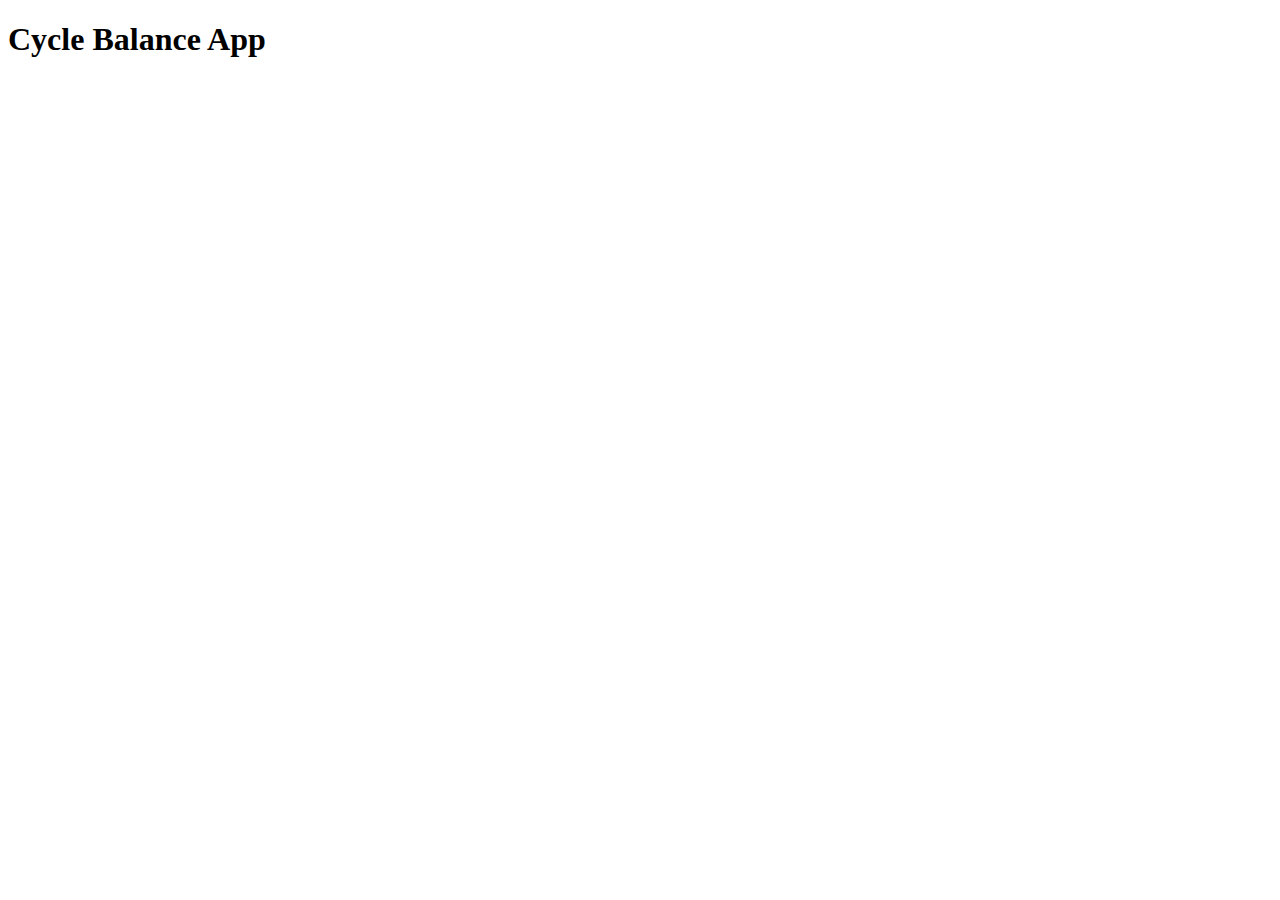
==== index.html @ 282382ba "initialize project" ====
<!DOCTYPE html>
<html lang="en">
  <head>
    <meta charset="UTF-8" />
    <meta name="viewport" content="width=device-width, initial-scale=1.0" />
    <title>Document</title>
  </head>
  <body>
    <h1>Cycle Balance App</h1>
  </body>
</html>
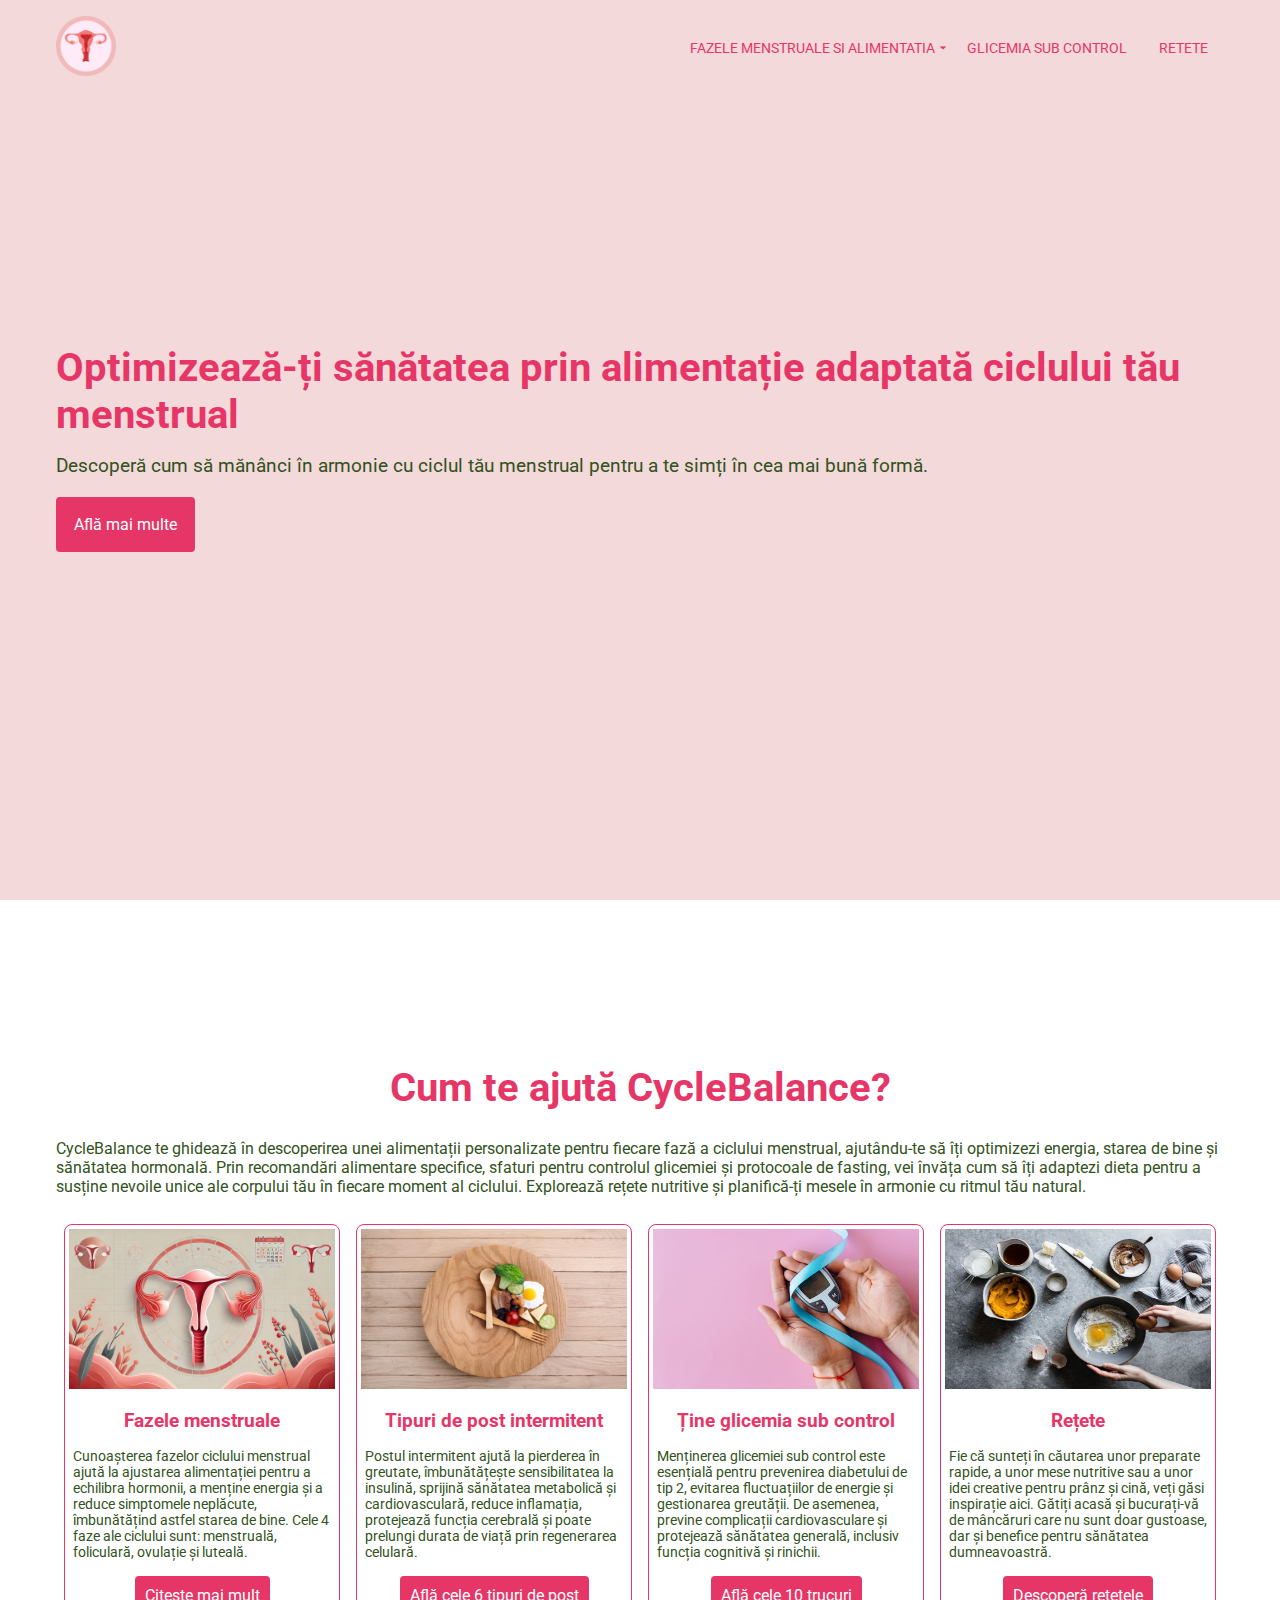
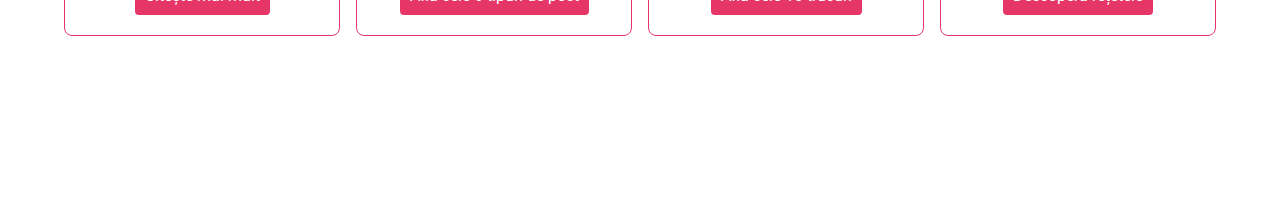
==== commit 53417197: "added website home page" ====
--- a/index.html
+++ b/index.html
@@ -3,9 +3,147 @@
   <head>
     <meta charset="UTF-8" />
     <meta name="viewport" content="width=device-width, initial-scale=1.0" />
-    <title>Document</title>
+    <title>Cycle Balance</title>
+    <link rel="preconnect" href="https://fonts.googleapis.com" />
+    <link rel="preconnect" href="https://fonts.gstatic.com" crossorigin />
+    <link
+      href="https://fonts.googleapis.com/css2?family=Roboto:ital,wght@0,100;0,400;0,700;1,400;1,700&display=swap"
+      rel="stylesheet"
+    />
+    <link
+      rel="stylesheet"
+      href="https://fonts.googleapis.com/css2?family=Material+Symbols+Outlined:opsz,wght,FILL,GRAD@20..48,100..700,0..1,-50..200"
+    />
+    <link rel="stylesheet" href="./css/main.css" />
+    <link rel="stylesheet" href="./css/home.css" />
   </head>
   <body>
-    <h1>Cycle Balance App</h1>
+    <header>
+      <nav>
+        <div class="container">
+          <a href="#" class="logo-link"><img src="./img/logo.png" alt="" /></a>
+          <div class="menu-icon-container">
+            <span class="material-symbols-outlined menu-icon"> menu </span>
+            <input type="checkbox" />
+            <ul>
+              <li class="menstrual-phases">
+                <a href="./pages/cycle.html" class="cycle-link"
+                  >Fazele menstruale si alimentatia<span
+                    class="material-symbols-outlined arrow-down-icon"
+                  >
+                    arrow_drop_down
+                  </span></a
+                >
+                <div class="submenu">
+                  <a href="./pages/cycle.html">Fazele menstruale</a>
+                  <a href="./pages/fasting.html">Postul intermitent</a>
+                </div>
+              </li>
+              <li class="glucose-link">
+                <a href="./pages/glucose.html">Glicemia sub control</a>
+              </li>
+              <li><a href="./pages/recipes.html">Retete</a></li>
+            </ul>
+          </div>
+        </div>
+      </nav>
+    </header>
+    <main>
+      <section class="welcome">
+        <div class="container">
+          <h1>
+            Optimizează-ți sănătatea prin alimentație adaptată ciclului tău
+            menstrual
+          </h1>
+          <p>
+            Descoperă cum să mănânci în armonie cu ciclul tău menstrual pentru a
+            te simți în cea mai bună formă.
+          </p>
+          <a href="pages/cycle.html">Află mai multe</a>
+        </div>
+      </section>
+
+      <section class="about">
+        <div class="container">
+          <h1>Cum te ajută CycleBalance?</h1>
+          <p class="app-description">
+            CycleBalance te ghidează în descoperirea unei alimentații
+            personalizate pentru fiecare fază a ciclului menstrual, ajutându-te
+            să îți optimizezi energia, starea de bine și sănătatea hormonală.
+            Prin recomandări alimentare specifice, sfaturi pentru controlul
+            glicemiei și protocoale de fasting, vei învăța cum să îți adaptezi
+            dieta pentru a susține nevoile unice ale corpului tău în fiecare
+            moment al ciclului. Explorează rețete nutritive și planifică-ți
+            mesele în armonie cu ritmul tău natural.
+          </p>
+          <div class="cards-container">
+            <div class="card">
+              <div class="card-content">
+                <img src="./img/cycle-phases.jpeg" alt="" class="card-image" />
+                <div class="card-content-details">
+                  <h3>Fazele menstruale</h3>
+                  <p>
+                    Cunoașterea fazelor ciclului menstrual ajută la ajustarea
+                    alimentației pentru a echilibra hormonii, a menține energia
+                    și a reduce simptomele neplăcute, îmbunătățind astfel starea
+                    de bine. Cele 4 faze ale ciclului sunt: menstruală,
+                    foliculară, ovulație și luteală.
+                  </p>
+                  <a href="./pages/cycle.html">Citește mai mult</a>
+                </div>
+              </div>
+            </div>
+            <div class="card">
+              <div class="card-content">
+                <img src="./img/fasting.png" alt="" class="card-image" />
+                <div class="card-content-details">
+                  <h3>Tipuri de post intermitent</h3>
+                  <p>
+                    Postul intermitent ajută la pierderea în greutate,
+                    îmbunătățește sensibilitatea la insulină, sprijină sănătatea
+                    metabolică și cardiovasculară, reduce inflamația, protejează
+                    funcția cerebrală și poate prelungi durata de viață prin
+                    regenerarea celulară.
+                  </p>
+                  <a href="./pages/fasting.html">Află cele 6 tipuri de post</a>
+                </div>
+              </div>
+            </div>
+            <div class="card">
+              <div class="card-content">
+                <img src="./img/glucose.jpg" alt="" class="card-image" />
+                <div class="card-content-details">
+                  <h3>Ține glicemia sub control</h3>
+                  <p>
+                    Menținerea glicemiei sub control este esențială pentru
+                    prevenirea diabetului de tip 2, evitarea fluctuațiilor de
+                    energie și gestionarea greutății. De asemenea, previne
+                    complicații cardiovasculare și protejează sănătatea
+                    generală, inclusiv funcția cognitivă și rinichii.
+                  </p>
+                  <a href="./pages/glucose.html">Află cele 10 trucuri</a>
+                </div>
+              </div>
+            </div>
+            <div class="card">
+              <div class="card-content">
+                <img src="./img/recipes.jpg" alt="" class="card-image" />
+                <div class="card-content-details">
+                  <h3>Rețete</h3>
+                  <p>
+                    Fie că sunteți în căutarea unor preparate rapide, a unor
+                    mese nutritive sau a unor idei creative pentru prânz și
+                    cină, veți găsi inspirație aici. Gătiți acasă și bucurați-vă
+                    de mâncăruri care nu sunt doar gustoase, dar și benefice
+                    pentru sănătatea dumneavoastră.
+                  </p>
+                  <a href="./pages/recipes.html">Descoperă rețetele</a>
+                </div>
+              </div>
+            </div>
+          </div>
+        </div>
+      </section>
+    </main>
   </body>
 </html>
--- a/css/main.css
+++ b/css/main.css
@@ -0,0 +1,314 @@
+:root {
+  --text-primary: #f1baba;
+  --text-secondary: #325221;
+  --text-dark: #e63668;
+  --text-light: #f1baba;
+  --text-white: #ffffff;
+
+  --bg-primary: #f3d9d9;
+  /* --bg-secondary: #9bbcaa; */
+  --bg-secondary: #325221;
+  --bg-dark: #e63668;
+  --bg-light: #f1baba;
+
+  --button-color: #e63668;
+  --text-button-color: #ffffff;
+
+  --fs-large: 1rem;
+  --fs-medium: 0.875rem;
+  --fs-small: 0.75rem;
+
+  --spacing-xl: 2.625rem;
+  --spacing-large: 1.75rem;
+  --spacing-medium: 1rem;
+  --spacing-small: 0.5rem;
+  --spacing-tiny: 0.25rem;
+
+  --mobile-logo-height: 45px;
+}
+
+/* Reset default properties */
+* {
+  box-sizing: border-box;
+}
+
+body,
+h1,
+h2,
+h3,
+p {
+  margin: 0;
+  padding: 0;
+}
+
+ul {
+  list-style-type: none;
+  margin: 0;
+  padding: 0;
+}
+
+a {
+  display: block;
+  text-decoration: none;
+}
+
+/* Mobile using */
+input[type="submit"] {
+  -webkit-appearance: none;
+  -moz-appearance: none;
+  appearance: none;
+  opacity: 1;
+}
+
+/* Font and colors properties*/
+body {
+  font-family: "Roboto", sans-serif;
+}
+
+h1 {
+  font-size: 2.5rem;
+  color: var(--text-dark);
+}
+
+h2 {
+  font-size: 1.75rem;
+  color: var(--text-primary);
+}
+
+h3 {
+  font-size: 1.2rem;
+  color: var(--text-secondary);
+}
+
+p {
+  font-size: var(--fs-medium);
+  color: var(--text-dark);
+}
+
+/* Reusable classes */
+.container {
+  max-width: 1200px;
+  min-width: 320px;
+
+  margin: auto;
+
+  padding: var(--spacing-medium);
+}
+
+/* Layout */
+body {
+  display: flex;
+  flex-direction: column;
+
+  min-height: 100vh;
+}
+
+main {
+  flex-grow: 1;
+}
+
+/* Header stilization */
+nav {
+  position: fixed;
+  top: 0;
+
+  width: 100%;
+
+  background-color: var(--bg-primary);
+
+  z-index: 2;
+}
+
+nav .container {
+  display: flex;
+  justify-content: space-between;
+  align-items: center;
+}
+
+nav .logo-link {
+  padding: 0;
+}
+
+nav img {
+  width: auto;
+  height: 60px;
+}
+
+nav .menu-icon {
+  color: var(--text-dark);
+  display: none;
+}
+
+nav input[type="checkbox"] {
+  display: none;
+}
+
+nav ul {
+  display: flex;
+}
+
+nav li {
+  position: relative;
+}
+
+nav a {
+  font-size: var(--fs-medium);
+  text-transform: uppercase;
+
+  color: var(--text-dark);
+
+  padding: var(--spacing-medium);
+}
+
+nav .arrow-down-icon {
+  font-size: var(--fs-large);
+
+  position: absolute;
+}
+
+nav a:hover {
+  color: var(--text-secondary);
+}
+
+nav .submenu {
+  display: none;
+
+  position: absolute;
+  top: calc(100% - var(--spacing-small));
+  left: var(--spacing-medium);
+
+  width: 15rem;
+  padding: var(--spacing-tiny) 0;
+
+  background-color: var(--bg-primary);
+
+  z-index: 3;
+}
+
+nav .submenu a {
+  padding: var(--spacing-tiny) var(--spacing-small);
+}
+
+nav .menstrual-phases:hover .submenu {
+  display: block;
+}
+
+/* Mobile stilization */
+@media (max-width: 768px) {
+  nav img {
+    height: var(--mobile-logo-height);
+  }
+
+  nav ul {
+    display: none;
+  }
+
+  nav .menu-icon {
+    display: block;
+  }
+
+  nav .menstrual-phases:hover .submenu {
+    display: block;
+  }
+
+  nav .menstrual-phases:hover .cycle-link {
+    margin-bottom: 3rem;
+  }
+
+  nav .menu-icon-container {
+    position: relative;
+  }
+
+  nav input[type="checkbox"] {
+    display: block;
+
+    position: absolute;
+    top: 0;
+    left: 0;
+
+    height: 100%;
+    width: 100%;
+
+    opacity: 0;
+
+    margin: 0;
+
+    cursor: pointer;
+  }
+
+  nav input[type="checkbox"]:checked ~ ul {
+    display: block;
+    width: 100%;
+
+    position: fixed;
+
+    top: calc(var(--mobile-logo-height) + 2 * var(--spacing-medium));
+    left: 0;
+
+    background-color: var(--bg-primary);
+  }
+}
+
+/* Cards stilization */
+.about .cards-container {
+  display: flex;
+  flex-wrap: wrap;
+  flex-direction: row;
+}
+
+.about .cards-container .card {
+  padding: 0 var(--spacing-small);
+  width: calc(100% / 4);
+}
+
+.about .cards-container .card-content {
+  border: 0.07rem solid var(--bg-dark);
+  border-radius: 0.5rem;
+  padding: var(--spacing-tiny);
+  height: 100%;
+}
+
+.cards-container .card .card-image {
+  width: 100%;
+  align-self: center;
+  height: 10rem;
+}
+
+.cards-container .card .card-content-details {
+  height: 100%;
+  display: flex;
+  flex-direction: column;
+  align-items: center;
+}
+.cards-container .card h3 {
+  margin: var(--spacing-medium) 0;
+  color: var(--text-dark);
+}
+
+.cards-container .card p {
+  color: var(--text-secondary);
+  margin: 0 var(--spacing-tiny);
+}
+
+.cards-container a {
+  background-color: var(--button-color);
+  color: var(--text-button-color);
+
+  width: fit-content;
+  margin: var(--spacing-medium) 0;
+  padding: var(--spacing-small);
+  border: 0.13rem solid var(--button-color);
+  border-radius: 0.25rem;
+}
+
+@media (max-width: 992px) {
+  .about .cards-container .card {
+    width: 50%;
+  }
+
+  @media (max-width: 768px) {
+    .about .cards-container .card {
+      width: 100%;
+    }
+  }
+}
--- a/css/home.css
+++ b/css/home.css
@@ -0,0 +1,68 @@
+.welcome {
+  height: 100vh;
+  background-color: var(--bg-primary);
+}
+
+.welcome .container {
+  height: 100%;
+  display: flex;
+  flex-direction: column;
+  justify-content: center;
+  align-items: flex-start;
+}
+
+.welcome p {
+  color: var(--text-secondary);
+  font-size: calc(var(--fs-large) * 1.2);
+  margin: var(--spacing-medium) 0;
+}
+
+.welcome a {
+  background-color: var(--button-color);
+  color: var(--text-button-color);
+
+  padding: var(--spacing-medium);
+  border: 2px solid var(--button-color);
+  border-radius: 0.25rem;
+
+  margin: var(--spacing-tiny) 0;
+}
+
+.welcome a:hover {
+  background-color: transparent;
+  color: var(--text-secondary);
+}
+
+@media (max-width: 768px) {
+  .welcome h1 {
+    font-size: var(--fs-large);
+  }
+
+  .welcome p {
+    font-size: var(--fs-medium);
+  }
+
+  .welcome a {
+    padding: var(--spacing-small);
+    font-size: var(--fs-medium);
+  }
+}
+
+.about {
+  height: 100vh;
+}
+
+.about .container {
+  height: 100%;
+
+  display: flex;
+  flex-direction: column;
+  justify-content: center;
+  align-items: center;
+}
+
+.about .app-description {
+  color: var(--text-secondary);
+  font-size: var(--fs-large);
+  margin: var(--spacing-large) 0;
+}
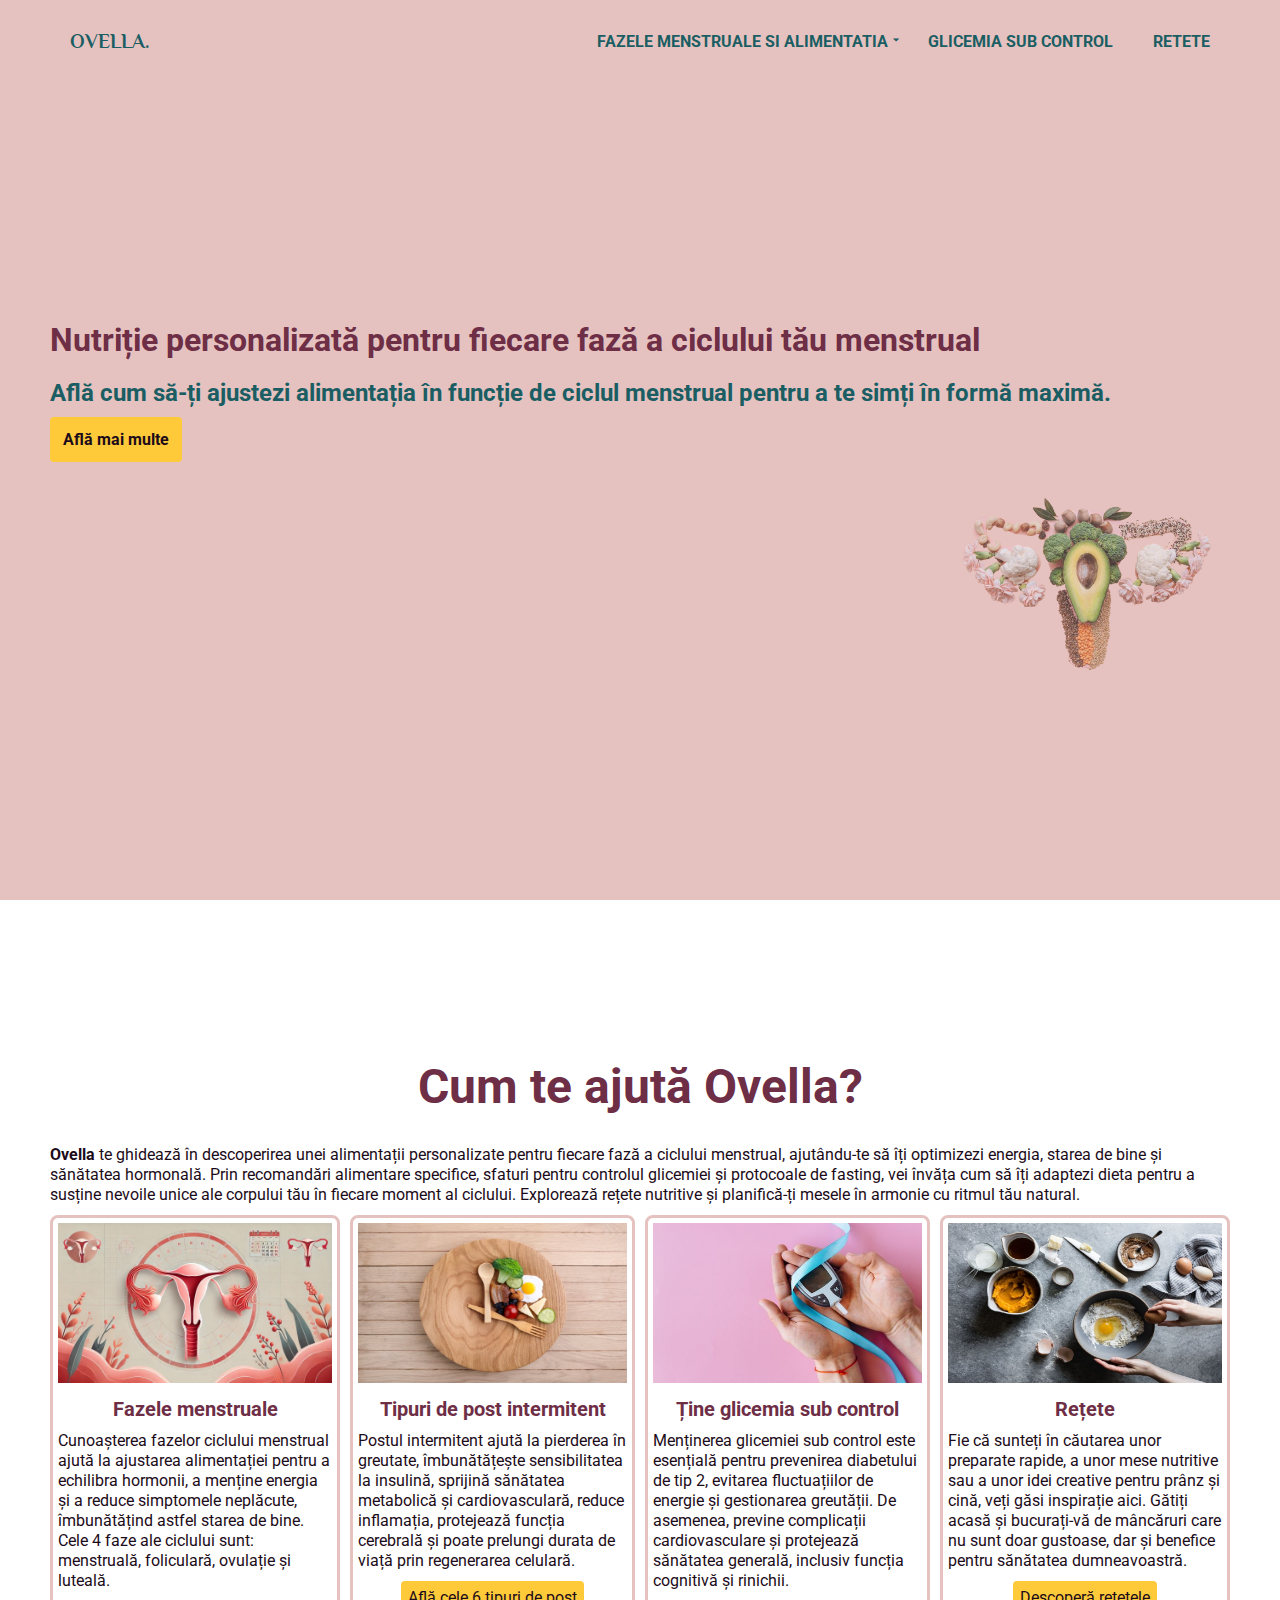
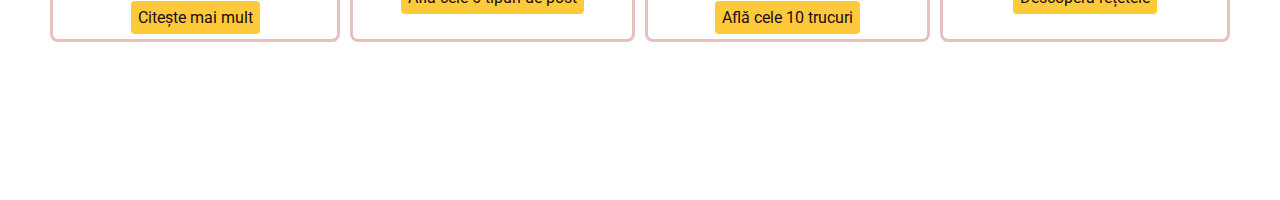
==== commit 226fd17c: "modified app logo, spacing, font-size and app colors" ====
--- a/index.html
+++ b/index.html
@@ -3,11 +3,17 @@
   <head>
     <meta charset="UTF-8" />
     <meta name="viewport" content="width=device-width, initial-scale=1.0" />
-    <title>Cycle Balance</title>
+    <title>Ovella.</title>
     <link rel="preconnect" href="https://fonts.googleapis.com" />
     <link rel="preconnect" href="https://fonts.gstatic.com" crossorigin />
     <link
       href="https://fonts.googleapis.com/css2?family=Roboto:ital,wght@0,100;0,400;0,700;1,400;1,700&display=swap"
+      rel="stylesheet"
+    />
+    <link rel="preconnect" href="https://fonts.googleapis.com" />
+    <link rel="preconnect" href="https://fonts.gstatic.com" crossorigin />
+    <link
+      href="https://fonts.googleapis.com/css2?family=Philosopher:ital,wght@0,400;0,700;1,400;1,700&display=swap"
       rel="stylesheet"
     />
     <link
@@ -21,7 +27,7 @@
     <header>
       <nav>
         <div class="container">
-          <a href="#" class="logo-link"><img src="./img/logo.png" alt="" /></a>
+          <a href="#" class="logo">ovella.</a>
           <div class="menu-icon-container">
             <span class="material-symbols-outlined menu-icon"> menu </span>
             <input type="checkbox" />
@@ -51,23 +57,23 @@
     <main>
       <section class="welcome">
         <div class="container">
-          <h1>
-            Optimizează-ți sănătatea prin alimentație adaptată ciclului tău
-            menstrual
-          </h1>
-          <p>
-            Descoperă cum să mănânci în armonie cu ciclul tău menstrual pentru a
-            te simți în cea mai bună formă.
-          </p>
+          <h2>
+            Nutriție personalizată pentru fiecare fază a ciclului tău menstrual
+          </h2>
+          <h3>
+            Află cum să-ți ajustezi alimentația în funcție de ciclul menstrual
+            pentru a te simți în formă maximă.
+          </h3>
           <a href="pages/cycle.html">Află mai multe</a>
+          <img src="img/food-ovary.png" alt="" class="background-photo" />
         </div>
       </section>
 
       <section class="about">
         <div class="container">
-          <h1>Cum te ajută CycleBalance?</h1>
-          <p class="app-description">
-            CycleBalance te ghidează în descoperirea unei alimentații
+          <h1>Cum te ajută Ovella?</h1>
+          <p>
+            <strong>Ovella</strong> te ghidează în descoperirea unei alimentații
             personalizate pentru fiecare fază a ciclului menstrual, ajutându-te
             să îți optimizezi energia, starea de bine și sănătatea hormonală.
             Prin recomandări alimentare specifice, sfaturi pentru controlul
--- a/css/main.css
+++ b/css/main.css
@@ -1,30 +1,26 @@
 :root {
-  --text-primary: #f1baba;
-  --text-secondary: #325221;
-  --text-dark: #e63668;
-  --text-light: #f1baba;
-  --text-white: #ffffff;
-
-  --bg-primary: #f3d9d9;
-  /* --bg-secondary: #9bbcaa; */
-  --bg-secondary: #325221;
-  --bg-dark: #e63668;
-  --bg-light: #f1baba;
-
-  --button-color: #e63668;
-  --text-button-color: #ffffff;
-
-  --fs-large: 1rem;
-  --fs-medium: 0.875rem;
-  --fs-small: 0.75rem;
-
-  --spacing-xl: 2.625rem;
-  --spacing-large: 1.75rem;
-  --spacing-medium: 1rem;
-  --spacing-small: 0.5rem;
-  --spacing-tiny: 0.25rem;
-
-  --mobile-logo-height: 45px;
+  --bg-primary: #e5c2c0ff;
+  --bg-secondary: #8fd5a6ff;
+
+  --text-primary: #6d2e46ff;
+  --text-secondary: #1a5e63ff;
+  --text-dark: #1c0b19ff;
+  --text-light: #e4fde1;
+
+  --button-color: #ffca3aff;
+  --text-button-color: #1c0b19ff;
+  --text-button-font-size: 1rem;
+
+  --fs-paragraph: 1rem;
+  --fs-sub-subtitle: 1.5rem;
+  --fs-subtitle: 2rem;
+  --fs-title: 3rem;
+  --fs-line-height: 1.25rem;
+
+  --spacing-normal: 0.625rem;
+  --spacing-small: 0.313rem;
+  --spacing-large: 1.25rem;
+  --spacing-xl: 1.875rem;
 }
 
 /* Reset default properties */
@@ -66,23 +62,28 @@
 }
 
 h1 {
-  font-size: 2.5rem;
+  font-size: var(--fs-title);
+  color: var(--text-primary);
+  padding-bottom: var(--spacing-xl);
+}
+
+h2 {
+  font-size: var(--fs-subtitle);
+  color: var(--text-primary);
+  padding-bottom: var(--spacing-large);
+}
+
+h3 {
+  font-size: var(--fs-sub-subtitle);
+  color: var(--text-secondary);
+  padding-bottom: var(--spacing-normal);
+}
+
+p {
+  font-size: var(--fs-paragraph);
   color: var(--text-dark);
-}
-
-h2 {
-  font-size: 1.75rem;
-  color: var(--text-primary);
-}
-
-h3 {
-  font-size: 1.2rem;
-  color: var(--text-secondary);
-}
-
-p {
-  font-size: var(--fs-medium);
-  color: var(--text-dark);
+  line-height: var(--fs-line-height);
+  padding-bottom: var(--spacing-normal);
 }
 
 /* Reusable classes */
@@ -92,7 +93,7 @@
 
   margin: auto;
 
-  padding: var(--spacing-medium);
+  padding: var(--spacing-normal);
 }
 
 /* Layout */
@@ -125,17 +126,18 @@
   align-items: center;
 }
 
-nav .logo-link {
+nav .logo {
   padding: 0;
-}
-
-nav img {
-  width: auto;
-  height: 60px;
+
+  color: var(--text-secondary);
+
+  font-family: "Philosopher", sans-serif;
+  font-weight: 700;
+  font-size: 1.25rem;
 }
 
 nav .menu-icon {
-  color: var(--text-dark);
+  color: var(--text-secondary);
   display: none;
 }
 
@@ -152,41 +154,47 @@
 }
 
 nav a {
-  font-size: var(--fs-medium);
+  font-size: var(--fs-paragraph);
+  font-weight: 700;
   text-transform: uppercase;
 
-  color: var(--text-dark);
-
-  padding: var(--spacing-medium);
+  color: var(--text-secondary);
+
+  padding: var(--spacing-large);
+}
+
+nav a:last-of-type {
+  padding: var(--spacing-large);
 }
 
 nav .arrow-down-icon {
-  font-size: var(--fs-large);
+  font-size: var(--fs-paragraph);
 
   position: absolute;
 }
 
-nav a:hover {
-  color: var(--text-secondary);
+nav .menu-icon-container a:hover {
+  color: var(--text-primary);
 }
 
 nav .submenu {
   display: none;
 
   position: absolute;
-  top: calc(100% - var(--spacing-small));
-  left: var(--spacing-medium);
+
+  background-color: var(--bg-primary);
+
+  top: calc(100% - var(--spacing-normal));
+  left: var(--spacing-large);
 
   width: 15rem;
-  padding: var(--spacing-tiny) 0;
-
-  background-color: var(--bg-primary);
 
   z-index: 3;
 }
 
 nav .submenu a {
-  padding: var(--spacing-tiny) var(--spacing-small);
+  padding: var(--spacing-small) 0;
+  font-size: var(--fs-paragraph);
 }
 
 nav .menstrual-phases:hover .submenu {
@@ -195,12 +203,12 @@
 
 /* Mobile stilization */
 @media (max-width: 768px) {
-  nav img {
-    height: var(--mobile-logo-height);
-  }
-
   nav ul {
     display: none;
+  }
+
+  nav a {
+    padding: var(--spacing-normal);
   }
 
   nav .menu-icon {
@@ -242,7 +250,7 @@
 
     position: fixed;
 
-    top: calc(var(--mobile-logo-height) + 2 * var(--spacing-medium));
+    top: calc(45px + 2 * var(--spacing-normal));
     left: 0;
 
     background-color: var(--bg-primary);
@@ -261,10 +269,20 @@
   width: calc(100% / 4);
 }
 
+.about .cards-container .card:first-of-type {
+  padding: 0 var(--spacing-small) 0 0;
+  width: calc(100% / 4);
+}
+
+.about .cards-container .card:last-of-type {
+  padding: 0 0 0 var(--spacing-small);
+  width: calc(100% / 4);
+}
+
 .about .cards-container .card-content {
-  border: 0.07rem solid var(--bg-dark);
+  border: 0.2rem solid var(--bg-primary);
   border-radius: 0.5rem;
-  padding: var(--spacing-tiny);
+  padding: var(--spacing-small);
   height: 100%;
 }
 
@@ -281,13 +299,13 @@
   align-items: center;
 }
 .cards-container .card h3 {
-  margin: var(--spacing-medium) 0;
+  padding-top: var(--spacing-normal);
+  font-size: 1.25rem;
+  color: var(--text-primary);
+}
+
+.cards-container .card p {
   color: var(--text-dark);
-}
-
-.cards-container .card p {
-  color: var(--text-secondary);
-  margin: 0 var(--spacing-tiny);
 }
 
 .cards-container a {
--- a/css/home.css
+++ b/css/home.css
@@ -11,40 +11,46 @@
   align-items: flex-start;
 }
 
-.welcome p {
-  color: var(--text-secondary);
-  font-size: calc(var(--fs-large) * 1.2);
-  margin: var(--spacing-medium) 0;
+.welcome h2 {
+  padding-top: 10%;
 }
 
 .welcome a {
   background-color: var(--button-color);
   color: var(--text-button-color);
+  font-weight: bold;
 
-  padding: var(--spacing-medium);
-  border: 2px solid var(--button-color);
+  padding: var(--spacing-normal);
+  border: 3px solid var(--button-color);
   border-radius: 0.25rem;
-
-  margin: var(--spacing-tiny) 0;
 }
 
 .welcome a:hover {
   background-color: transparent;
-  color: var(--text-secondary);
+}
+
+.welcome .background-photo {
+  position: relative;
+
+  width: 30%;
+
+  margin-left: calc(75% - var(--spacing-large));
+
+  opacity: 0.7;
 }
 
 @media (max-width: 768px) {
-  .welcome h1 {
-    font-size: var(--fs-large);
+  .welcome h2 {
+    font-size: var(--fs-sub-subtitle);
   }
 
-  .welcome p {
-    font-size: var(--fs-medium);
+  .welcome h3 {
+    font-size: var(--fs-paragraph);
   }
 
   .welcome a {
     padding: var(--spacing-small);
-    font-size: var(--fs-medium);
+    font-size: var(--fs-paragraph);
   }
 }
 
@@ -60,9 +66,3 @@
   justify-content: center;
   align-items: center;
 }
-
-.about .app-description {
-  color: var(--text-secondary);
-  font-size: var(--fs-large);
-  margin: var(--spacing-large) 0;
-}
